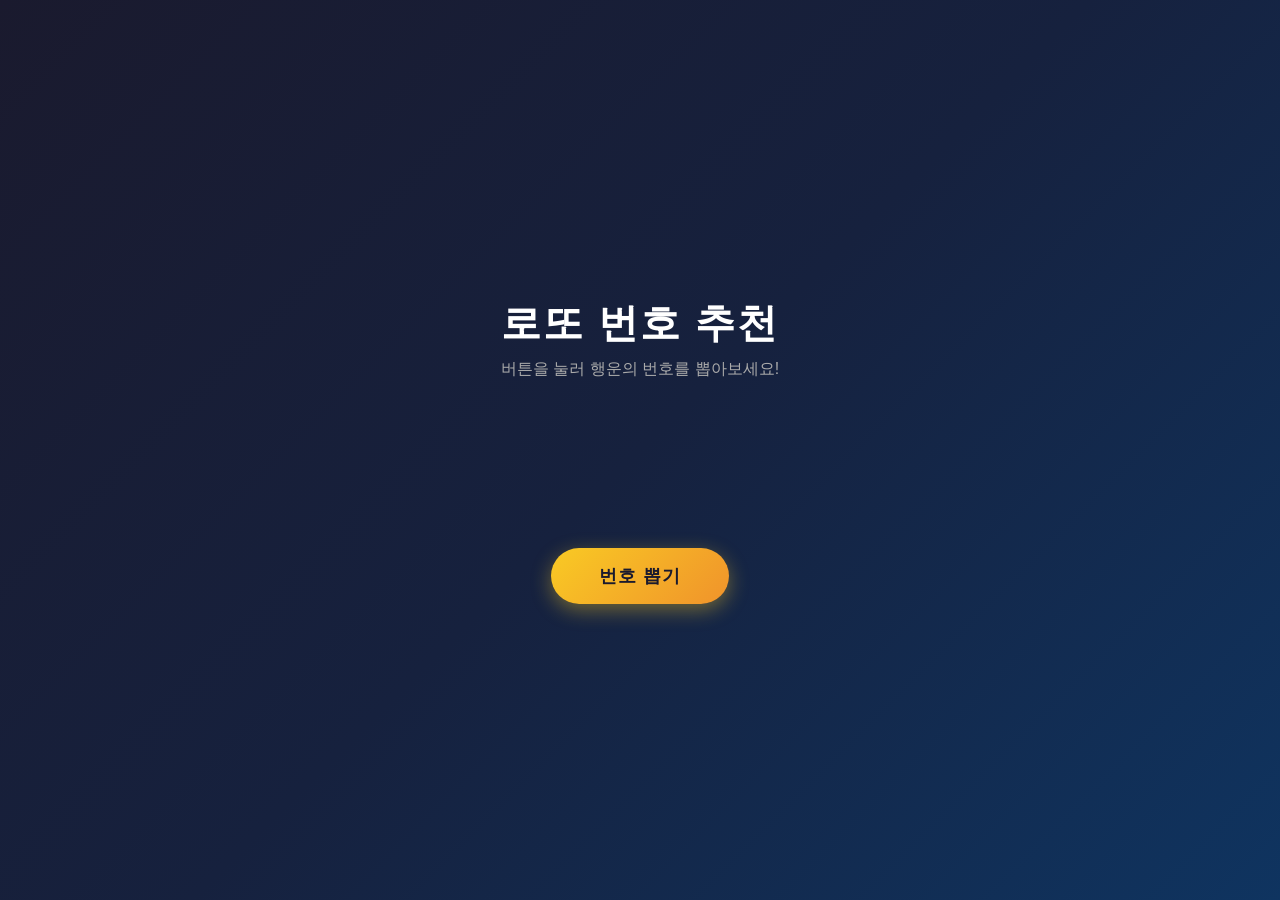
==== index.html @ fee697bc "feat: 로또 번호 추천 웹사이트 구현 버튼 클릭 시 1~45 중 6개 번호를 랜덤 추출하여 표시 번호 구간별 색상 공(ball) 및 팝인 애니메이션 적용  Co-Authored" ====
<!doctype html>
<html lang="ko">
<head>
  <meta charset="UTF-8" />
  <meta name="viewport" content="width=device-width, initial-scale=1.0" />
  <title>로또 번호 추천</title>
  <link href='/style.css' rel='stylesheet'>
</head>
<body>
  <div class="container">
    <h1>로또 번호 추천</h1>
    <p class="subtitle">버튼을 눌러 행운의 번호를 뽑아보세요!</p>
    <div id="numbers" class="numbers"></div>
    <button id="pickBtn" onclick="pickNumbers()">번호 뽑기</button>
  </div>
  <script defer type="text/javascript" src="/main.js"></script>
</body>
</html>
---- style.css ----
* {
  box-sizing: border-box;
  margin: 0;
  padding: 0;
}

body {
  min-height: 100vh;
  display: flex;
  align-items: center;
  justify-content: center;
  background: linear-gradient(135deg, #1a1a2e, #16213e, #0f3460);
  font-family: 'Segoe UI', sans-serif;
  color: #fff;
}

.container {
  text-align: center;
  padding: 40px;
}

h1 {
  font-size: 2.5rem;
  margin-bottom: 8px;
  letter-spacing: 2px;
}

.subtitle {
  font-size: 1rem;
  color: #aaa;
  margin-bottom: 40px;
}

.numbers {
  display: flex;
  gap: 16px;
  justify-content: center;
  margin-bottom: 48px;
  min-height: 80px;
  align-items: center;
}

.ball {
  width: 70px;
  height: 70px;
  border-radius: 50%;
  display: flex;
  align-items: center;
  justify-content: center;
  font-size: 1.5rem;
  font-weight: bold;
  color: #fff;
  box-shadow: 0 4px 15px rgba(0,0,0,0.4);
  animation: popIn 0.4s ease forwards;
  opacity: 0;
}

.ball:nth-child(1) { animation-delay: 0.0s; }
.ball:nth-child(2) { animation-delay: 0.1s; }
.ball:nth-child(3) { animation-delay: 0.2s; }
.ball:nth-child(4) { animation-delay: 0.3s; }
.ball:nth-child(5) { animation-delay: 0.4s; }
.ball:nth-child(6) { animation-delay: 0.5s; }

@keyframes popIn {
  0%   { transform: scale(0); opacity: 0; }
  70%  { transform: scale(1.15); opacity: 1; }
  100% { transform: scale(1); opacity: 1; }
}

/* 번호 구간별 색상 (한국 로또 스타일) */
.range-1  { background: linear-gradient(145deg, #f9ca24, #f0932b); } /* 1~10  노랑 */
.range-2  { background: linear-gradient(145deg, #6ab04c, #badc58); } /* 11~20 초록 */
.range-3  { background: linear-gradient(145deg, #eb4d4b, #ff7979); } /* 21~30 빨강 */
.range-4  { background: linear-gradient(145deg, #7c67ee, #a29bfe); } /* 31~40 보라 */
.range-5  { background: linear-gradient(145deg, #74b9ff, #0984e3); } /* 41~45 파랑 */

#pickBtn {
  padding: 16px 48px;
  font-size: 1.1rem;
  font-weight: bold;
  letter-spacing: 1px;
  border: none;
  border-radius: 50px;
  background: linear-gradient(135deg, #f9ca24, #f0932b);
  color: #1a1a2e;
  cursor: pointer;
  box-shadow: 0 6px 20px rgba(249,202,36,0.4);
  transition: transform 0.1s, box-shadow 0.1s;
}

#pickBtn:hover {
  transform: translateY(-2px);
  box-shadow: 0 10px 25px rgba(249,202,36,0.5);
}

#pickBtn:active {
  transform: translateY(1px);
  box-shadow: 0 3px 10px rgba(249,202,36,0.3);
}
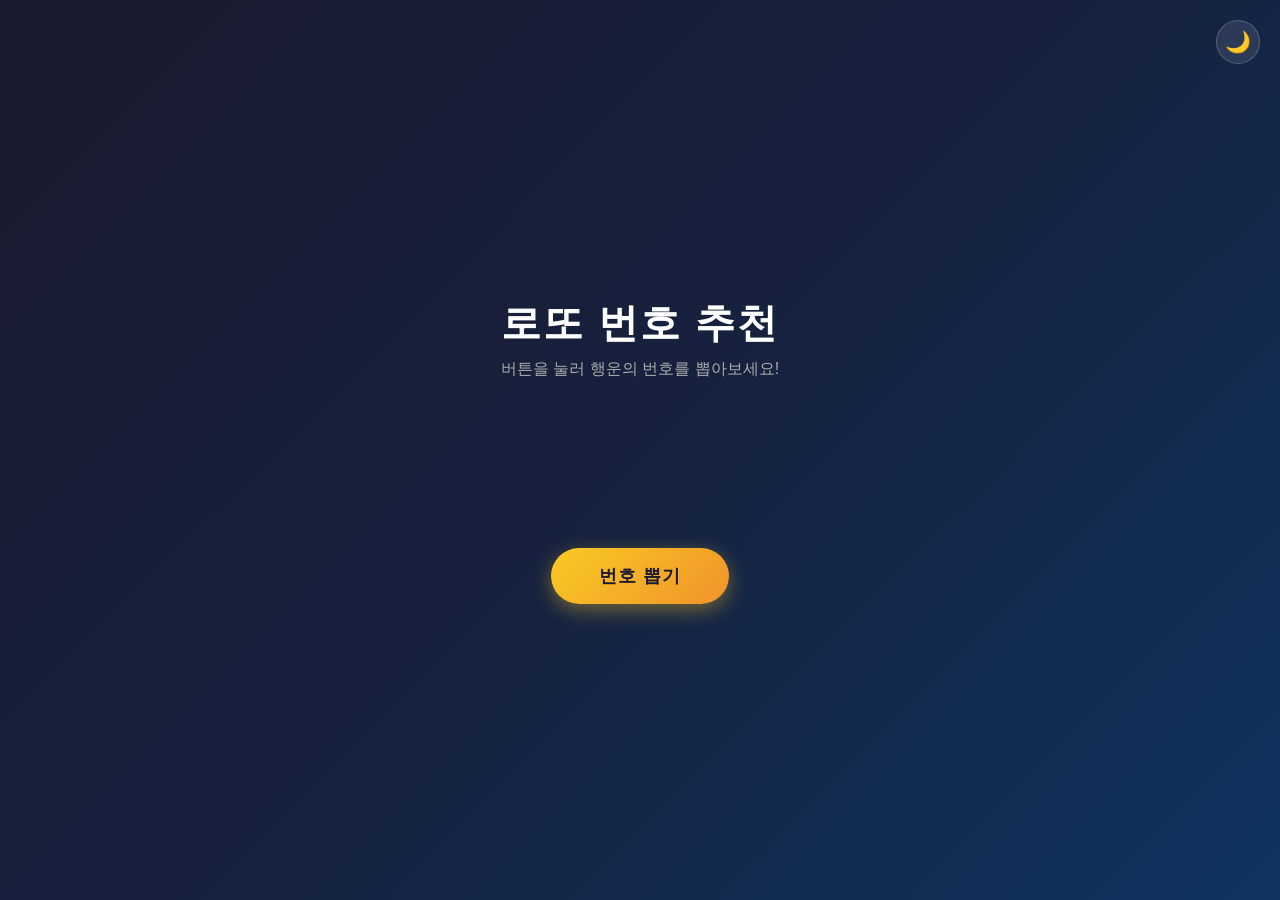
==== commit 4189ca32: "feat: 다크/라이트 모드 토글 기능 추가 우측 상단 버튼으로 다크·라이트 모드 전환 가능 선택한 테마를 localStorage에 저장하여 재방문 시 유지  Co-Authored" ====
--- a/index.html
+++ b/index.html
@@ -1,5 +1,5 @@
 <!doctype html>
-<html lang="ko">
+<html lang="ko" data-theme="dark">
 <head>
   <meta charset="UTF-8" />
   <meta name="viewport" content="width=device-width, initial-scale=1.0" />
@@ -7,6 +7,7 @@
   <link href='/style.css' rel='stylesheet'>
 </head>
 <body>
+  <button id="themeBtn" onclick="toggleTheme()" title="테마 변경">🌙</button>
   <div class="container">
     <h1>로또 번호 추천</h1>
     <p class="subtitle">버튼을 눌러 행운의 번호를 뽑아보세요!</p>
--- a/style.css
+++ b/style.css
@@ -2,6 +2,26 @@
   box-sizing: border-box;
   margin: 0;
   padding: 0;
+}
+
+/* ── 다크 모드 (기본) ── */
+[data-theme="dark"] {
+  --bg: linear-gradient(135deg, #1a1a2e, #16213e, #0f3460);
+  --text: #ffffff;
+  --subtitle: #aaaaaa;
+  --theme-btn-bg: rgba(255,255,255,0.1);
+  --theme-btn-color: #fff;
+  --theme-btn-border: rgba(255,255,255,0.2);
+}
+
+/* ── 라이트 모드 ── */
+[data-theme="light"] {
+  --bg: linear-gradient(135deg, #e0eafc, #cfdef3, #a8c0ff);
+  --text: #1a1a2e;
+  --subtitle: #555555;
+  --theme-btn-bg: rgba(0,0,0,0.08);
+  --theme-btn-color: #1a1a2e;
+  --theme-btn-border: rgba(0,0,0,0.15);
 }
 
 body {
@@ -9,9 +29,34 @@
   display: flex;
   align-items: center;
   justify-content: center;
-  background: linear-gradient(135deg, #1a1a2e, #16213e, #0f3460);
+  background: var(--bg);
   font-family: 'Segoe UI', sans-serif;
-  color: #fff;
+  color: var(--text);
+  transition: background 0.4s, color 0.4s;
+}
+
+/* ── 테마 토글 버튼 ── */
+#themeBtn {
+  position: fixed;
+  top: 20px;
+  right: 20px;
+  width: 44px;
+  height: 44px;
+  border-radius: 50%;
+  border: 1px solid var(--theme-btn-border);
+  background: var(--theme-btn-bg);
+  color: var(--theme-btn-color);
+  font-size: 1.3rem;
+  cursor: pointer;
+  display: flex;
+  align-items: center;
+  justify-content: center;
+  transition: background 0.3s, transform 0.2s;
+  backdrop-filter: blur(6px);
+}
+
+#themeBtn:hover {
+  transform: scale(1.1);
 }
 
 .container {
@@ -23,11 +68,12 @@
   font-size: 2.5rem;
   margin-bottom: 8px;
   letter-spacing: 2px;
+  color: var(--text);
 }
 
 .subtitle {
   font-size: 1rem;
-  color: #aaa;
+  color: var(--subtitle);
   margin-bottom: 40px;
 }
 
@@ -50,7 +96,7 @@
   font-size: 1.5rem;
   font-weight: bold;
   color: #fff;
-  box-shadow: 0 4px 15px rgba(0,0,0,0.4);
+  box-shadow: 0 4px 15px rgba(0,0,0,0.3);
   animation: popIn 0.4s ease forwards;
   opacity: 0;
 }
@@ -68,12 +114,12 @@
   100% { transform: scale(1); opacity: 1; }
 }
 
-/* 번호 구간별 색상 (한국 로또 스타일) */
-.range-1  { background: linear-gradient(145deg, #f9ca24, #f0932b); } /* 1~10  노랑 */
-.range-2  { background: linear-gradient(145deg, #6ab04c, #badc58); } /* 11~20 초록 */
-.range-3  { background: linear-gradient(145deg, #eb4d4b, #ff7979); } /* 21~30 빨강 */
-.range-4  { background: linear-gradient(145deg, #7c67ee, #a29bfe); } /* 31~40 보라 */
-.range-5  { background: linear-gradient(145deg, #74b9ff, #0984e3); } /* 41~45 파랑 */
+/* 번호 구간별 색상 */
+.range-1 { background: linear-gradient(145deg, #f9ca24, #f0932b); }
+.range-2 { background: linear-gradient(145deg, #6ab04c, #badc58); }
+.range-3 { background: linear-gradient(145deg, #eb4d4b, #ff7979); }
+.range-4 { background: linear-gradient(145deg, #7c67ee, #a29bfe); }
+.range-5 { background: linear-gradient(145deg, #74b9ff, #0984e3); }
 
 #pickBtn {
   padding: 16px 48px;
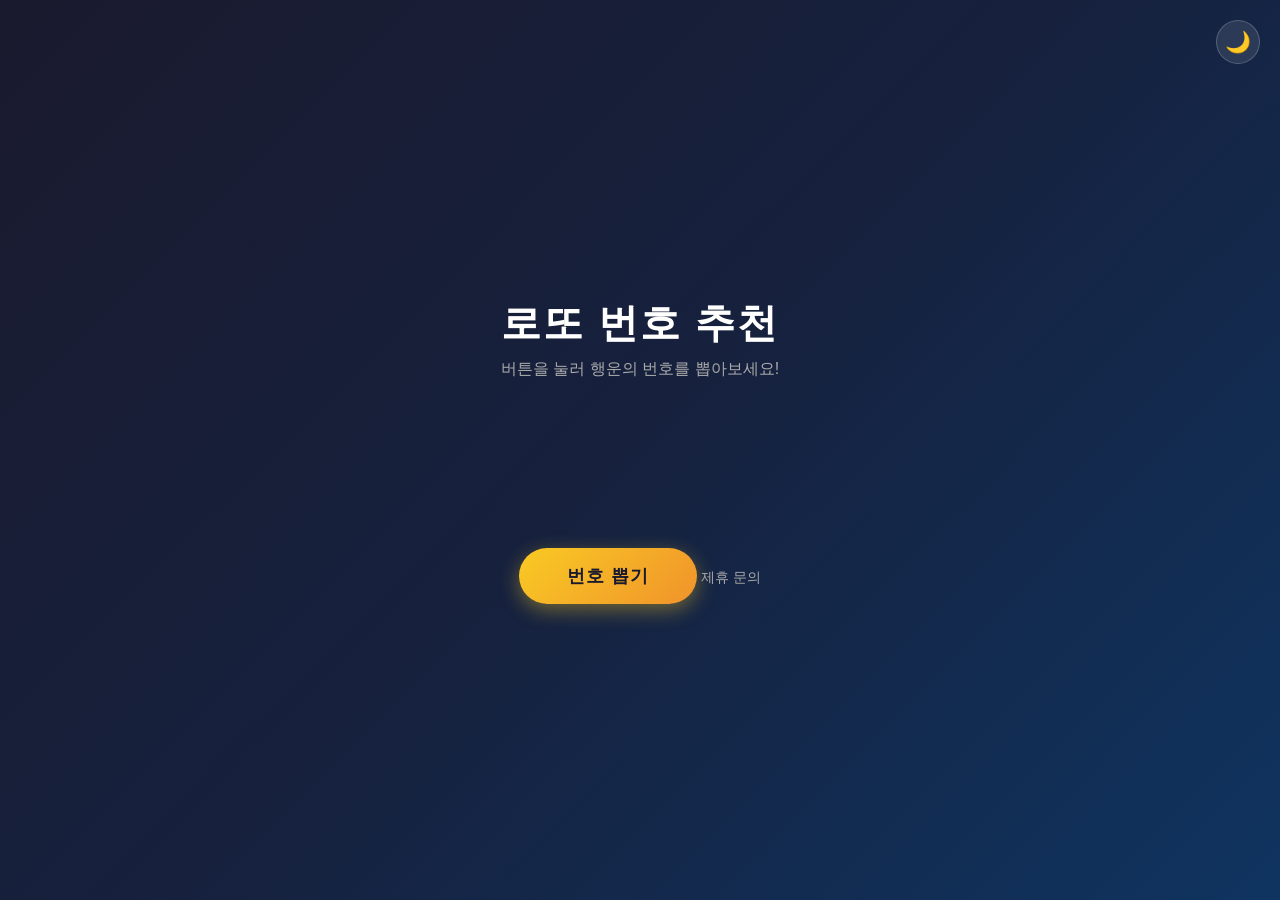
==== commit c3283c88: "feat: Formspree 기반 제휴 문의 폼 추가 contact.html 페이지에 이름/이메일/회사명/문의내용 입력 폼 구성 비동기 fetch로 제출 후 성공 메시지 표시, 다" ====
--- a/index.html
+++ b/index.html
@@ -13,6 +13,7 @@
     <p class="subtitle">버튼을 눌러 행운의 번호를 뽑아보세요!</p>
     <div id="numbers" class="numbers"></div>
     <button id="pickBtn" onclick="pickNumbers()">번호 뽑기</button>
+    <a href="/contact.html" class="contact-link">제휴 문의</a>
   </div>
   <script defer type="text/javascript" src="/main.js"></script>
 </body>
--- a/style.css
+++ b/style.css
@@ -144,3 +144,18 @@
   transform: translateY(1px);
   box-shadow: 0 3px 10px rgba(249,202,36,0.3);
 }
+
+.contact-link {
+  display: inline-block;
+  margin-top: 20px;
+  color: var(--subtitle);
+  font-size: 0.9rem;
+  text-decoration: none;
+  border-bottom: 1px solid transparent;
+  transition: color 0.2s, border-color 0.2s;
+}
+
+.contact-link:hover {
+  color: var(--text);
+  border-color: var(--text);
+}
